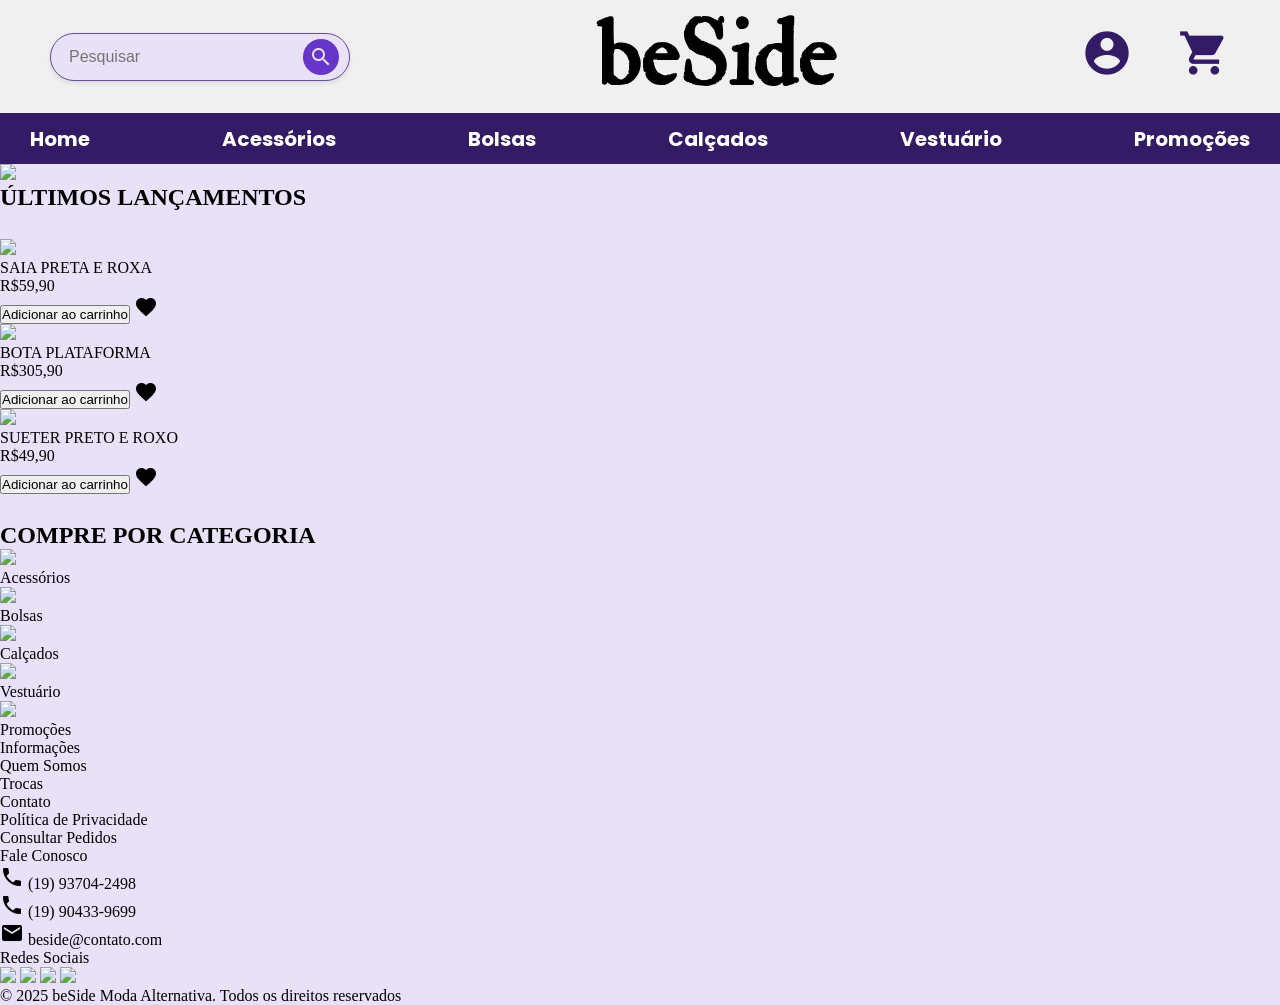
==== pages/html/index.html @ c8265bec "X" ====
<!DOCTYPE html>
<html lang="pt-br">

<head>
    <meta charset="UTF-8">
    <meta name="viewport" content="width=device-width, initial-scale=1.0">
    <title>Home</title>
    <link href="https://fonts.googleapis.com/icon?family=Material+Icons" rel="stylesheet">
    <link rel="stylesheet" href="../css/reset.css" />
    <link rel="stylesheet" href="../../components/header.css"/>
    <link rel="stylesheet" href="../../components/navbar.css"/>
    <link rel="stylesheet" href="../../components/footer.css"/>
    <link rel="stylesheet" href="../css/index.css" />
</head>

<body>
    <header>
        <section class="header-container">

            <div class="search-bar">
                <input type="text" name="text" placeholder="Pesquisar" />
                <button><span class="material-icons">search</span></button>
            </div>

            <h1>beSide</h1>

            <div class="icons">
                <a href="*">
                    <span class="material-icons">account_circle</span>
                </a>
                <a href="*">
                    <span class="material-icons">shopping_cart</span>
                </a>
                
            </div>

        </section>
    </header>

    <nav>
        <ul>
           <li><a href=''>Home</a></li>
           <li><a href=''>Acessórios</a></li>
           <li><a href=''>Bolsas</a></li> 
            <li><a href=''>Calçados</a></li>
           <li><a href=''>Vestuário</a></li> 
           <li><a href=''>Promoções</a></li> 
        </ul>
    </nav>

    <main>
        <img src="../../img/banner-sales.png" />

        <section class="lancamentos">
            <h2>ÚLTIMOS LANÇAMENTOS</h2>
            <span class="material-icons">arrow_circle_left</span>
            <div>
                <img src="https://i.pinimg.com/736x/f7/0c/25/f70c2524a9623562aeaa2b0b559a1711.jpg" />
                <p>SAIA PRETA E ROXA</p>
                <p>R$59,90</p>
                <button>Adicionar ao carrinho</button> <span class="material-icons">favorite</span>
            </div>

            <div>
                <img src="https://i.pinimg.com/736x/ab/b9/19/abb919052f3bfbeac434e883ff04e60a.jpg" />
                <p>BOTA PLATAFORMA</p>
                <p>R$305,90</p>
                <button>Adicionar ao carrinho</button> <span class="material-icons">favorite</span>
            </div>

            <div>
                <img src="https://i.pinimg.com/1200x/41/90/9a/41909a70f15a0e8d5e9aaecf18012596.jpg" />
                <p>SUETER PRETO E ROXO</p>
                <p>R$49,90</p>
                <button>Adicionar ao carrinho</button> <span class="material-icons">favorite</span>
            </div>
            <span class="material-icons">arrow_circle_right</span>
        </section>

        <section class="categorias">
            <h2>COMPRE POR CATEGORIA</h2>
            <div class="container">
                <img src="./img/Acessórios.png" />
                <p>Acessórios</p>
            </div>

            <div class="container">
                <img src="./img/Bolsas.png" />
                <p>Bolsas</p>
            </div>

            <div class="container">
                <img src="./img/Calçados.png" />
                <p>Calçados</p>
            </div>

            <div class="container">
                <img src="./img/Vestuario.png" />
                <p>Vestuário</p>
            </div>

            <div class="container">
                <img src="./img/Promoções.png" />
                <p>Promoções</p>
            </div>
        </section>
    </main>


    <footer>
        <section class="info">
            <p>Informações</p>
            <ul>
                <li>Quem Somos</li>
                <li>Trocas</li>
                <li>Contato</li>
                <li>Política de Privacidade</li>
                <li>Consultar Pedidos</li>
            </ul>
        </section>

        <section class="contato">
            <p>Fale Conosco</p>
            <ul>
                <li> <span class="material-icons">call</span> (19) 93704-2498</li>
                <li> <span class="material-icons">call</span> (19) 90433-9699</li>
                <li> <span class="material-icons">mail</span> beside@contato.com</li>
            </ul>
        </section>


        <section class="social">
            <p>Redes Sociais</p>
            <img src="./img/instagram.png" />
            <img src="./img/whatsapp.png" />
            <img src="./img/tiktok.png" />
            <img src="./img/pinterest.png" />
        </section>

        <p>© 2025 beSide Moda Alternativa. Todos os direitos reservados</p>



    </footer>



</body>

</html>
---- components/header.css ----
@import url("https://fonts.googleapis.com/css2?family=IM+Fell+Double+Pica:ital@0;1&family=Lakki+Reddy&family=Poppins:ital,wght@0,100;0,200;0,300;0,400;0,500;0,600;0,700;0,800;0,900;1,100;1,200;1,300;1,400;1,500;1,600;1,700;1,800;1,900&display=swap");

header{
    border: #341b66;
}

.header-container {
    background-color: #F0F0F0;
    text-align: center;
    display: flex;
    justify-content: space-between;
    align-items: center;
    padding-left: 50px;
    padding-right: 50px;
    gap: 15px;
    border-bottom: #341b66 1px solid;
}

.header-container h1 {
    color: 09090a;
    font-family:
        IM Fell Double Pica,
        serif;
    font-size: 90px;
    text-justify: center;
}

.search-bar {
    display: flex;
    align-items: center;
    width: 300px;
    background-color: #e8e1f7;
    border: 1px solid #674b9e;
    border-radius: 25px;
    padding: 5px 10px;
    box-shadow: 0 2px 5px rgba(0, 0, 0, 0.1);
    transition: 0.3s;
}

.search-bar:hover {
    box-shadow: 0 3px 8px rgba(0, 0, 0, 0.2);
}

.search-bar input {
    flex: 1;
    border: none;
    outline: none;
    font-size: 16px;
    padding: 8px;
    background: transparent;
}

.search-bar button {
    background-color: #6735c9;
    border: none;
    border-radius: 50%;
    color: #e8e1f7;
    width: 36px;
    height: 36px;
    cursor: pointer;
    display: flex;
    align-items: center;
    justify-content: center;
    transition: 0.3s;
}

.search-bar button:hover {
    background-color: #341b66;
}

.icons {
    display: flex;
    align-items: center;
    gap: 45px;
}

.icons a {
    text-decoration: none;
    color: #341b66;
    font-size: 28px;
    transition:
        color 0.3s,
        transform 0.2s;
}

.icons a:hover {
    color: #007bff;
    transform: scale(1.1);
}

.icons .material-icons {
    font-size: 52px;
}
---- components/navbar.css ----
@import url("https://fonts.googleapis.com/css2?family=IM+Fell+Double+Pica:ital@0;1&family=Lakki+Reddy&family=Poppins:ital,wght@0,100;0,200;0,300;0,400;0,500;0,600;0,700;0,800;0,900;1,100;1,200;1,300;1,400;1,500;1,600;1,700;1,800;1,900&display=swap");

nav {
    background-color: #341b66;
    width: 100%;
    height: 50px;
    border:;
}

nav ul {
    list-style-type: none;
    margin: 0;
    padding: 0;
    display: flex;
    justify-content: center;
    align-items: center;
    height: 100%;
    gap: 40px;
}

nav ul li {
    margin: 0 30px;
}

ul li a {
    display: block;
    color: #ffffff;
    font-family: "Poppins", sans-serif;
    font-size: 20px;
    font-weight: 700;
    font-style: normal;
    gap: 50px;
    text-align: center;
    padding: 14px 16px;
    text-decoration: none;
}

ul li a:hover {
    background-color: #705e92;
}
---- components/footer.css ----
@import url("https://fonts.googleapis.com/css2?family=IM+Fell+Double+Pica:ital@0;1&family=Lakki+Reddy&family=Poppins:ital,wght@0,100;0,200;0,300;0,400;0,500;0,600;0,700;0,800;0,900;1,100;1,200;1,300;1,400;1,500;1,600;1,700;1,800;1,900&display=swap");
---- pages/css/index.css ----
@import url("https://fonts.googleapis.com/css2?family=IM+Fell+Double+Pica:ital@0;1&family=Lakki+Reddy&family=Poppins:ital,wght@0,100;0,200;0,300;0,400;0,500;0,600;0,700;0,800;0,900;1,100;1,200;1,300;1,400;1,500;1,600;1,700;1,800;1,900&display=swap");

* {
    box-sizing: border-box;
}

body {
    margin: 0;
    padding: 0;
    background-color: #E8E1F7 ;
}
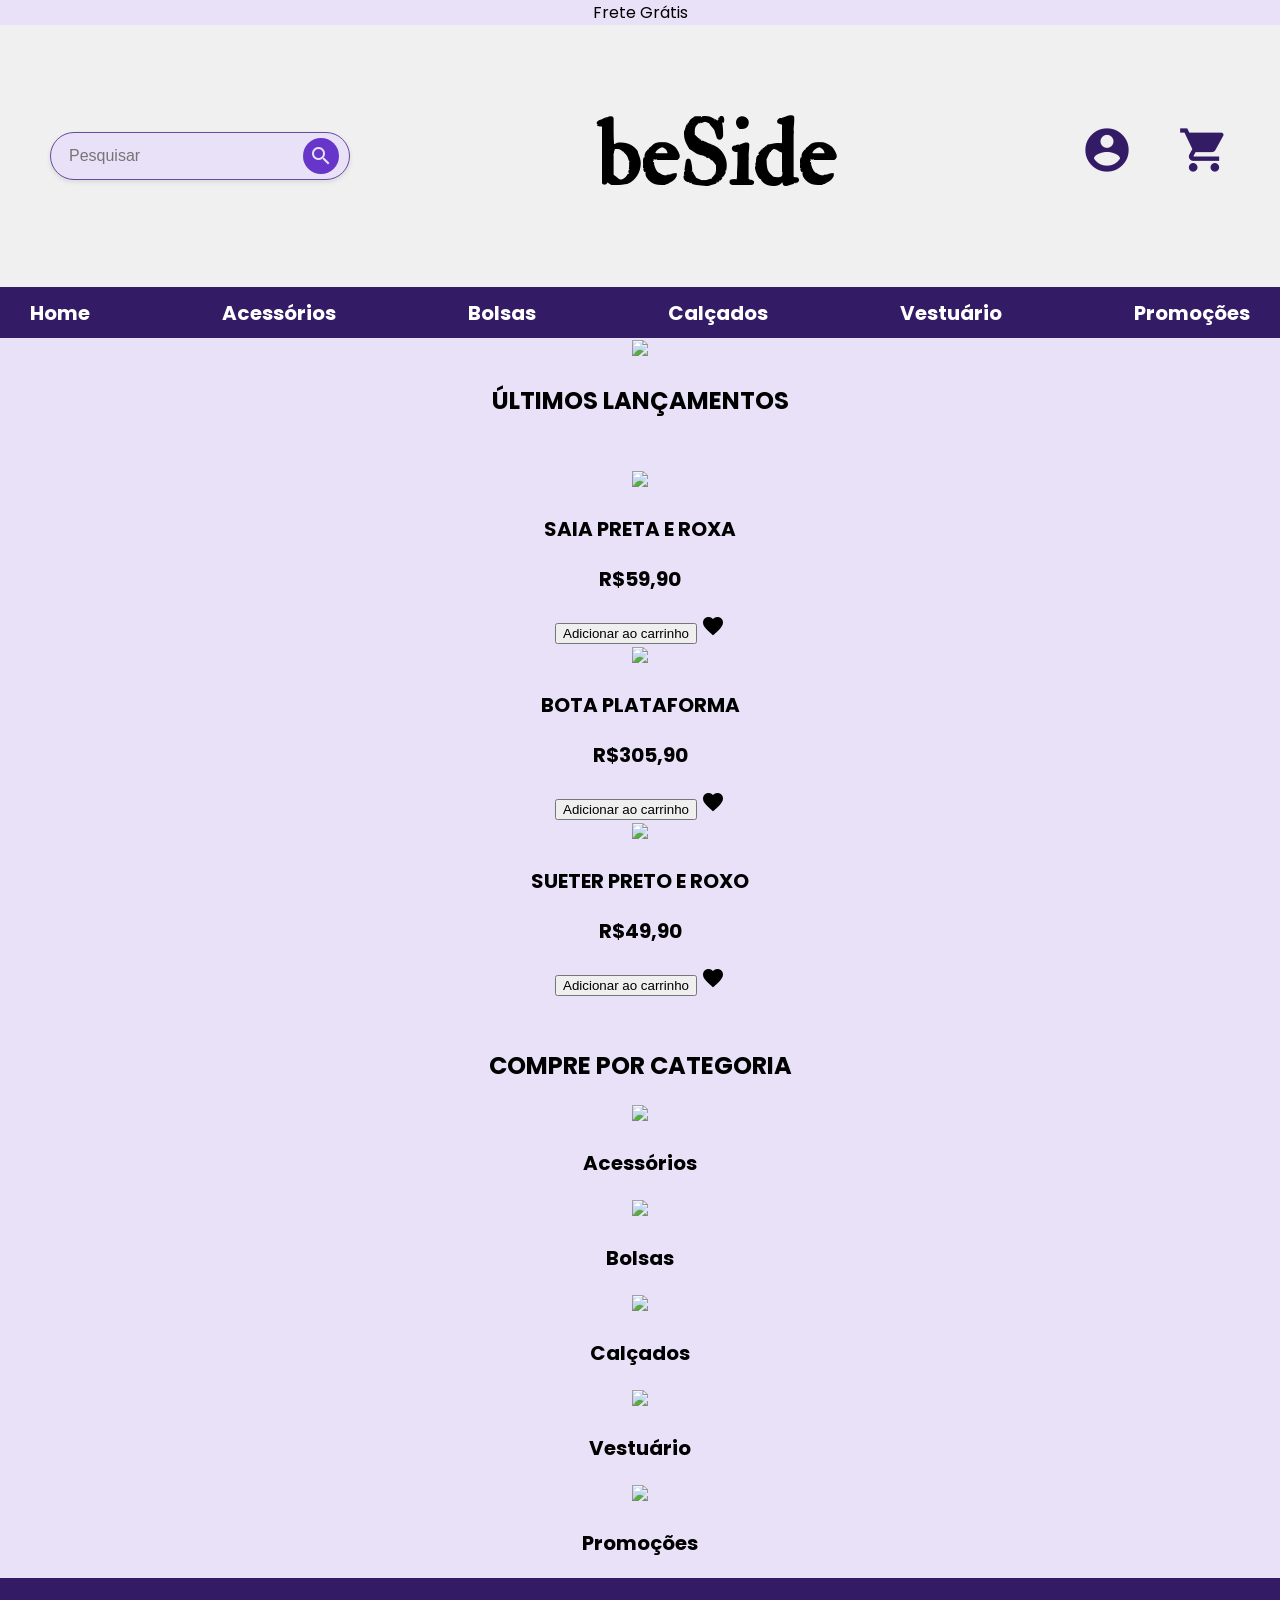
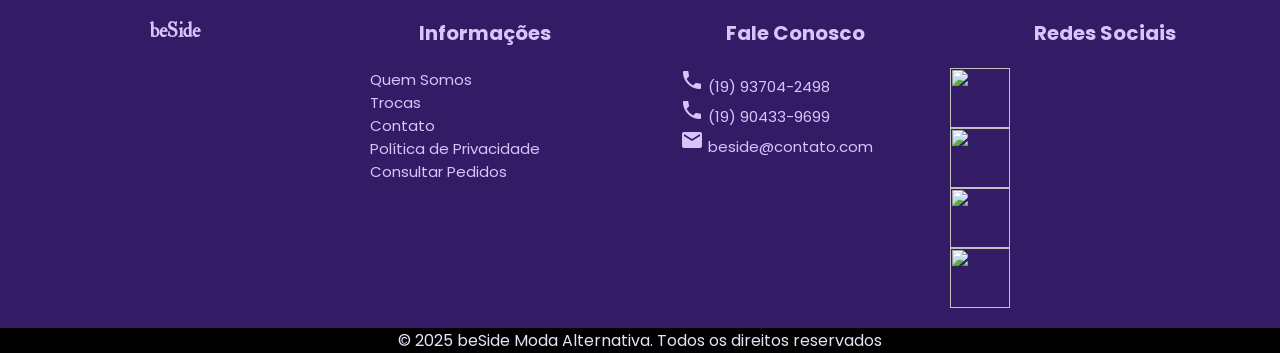
==== commit 7e62e2ee: "CSS Footer" ====
--- a/pages/html/index.html
+++ b/pages/html/index.html
@@ -1,150 +1,159 @@
 <!DOCTYPE html>
 <html lang="pt-br">
+  <head>
+    <meta charset="UTF-8" />
+    <meta name="viewport" content="width=device-width, initial-scale=1.0" />
+    <title>Home</title>
+    <link
+      href="https://fonts.googleapis.com/icon?family=Material+Icons"
+      rel="stylesheet"
+    />
+    <link rel="stylesheet" href="../css/index.css" />
+    <link rel="stylesheet" href="../../components/header.css" />
+    <link rel="stylesheet" href="../../components/navbar.css" />
+    <link rel="stylesheet" href="../../components/footer.css" />
+  </head>
 
-<head>
-    <meta charset="UTF-8">
-    <meta name="viewport" content="width=device-width, initial-scale=1.0">
-    <title>Home</title>
-    <link href="https://fonts.googleapis.com/icon?family=Material+Icons" rel="stylesheet">
-    <link rel="stylesheet" href="../css/reset.css" />
-    <link rel="stylesheet" href="../../components/header.css"/>
-    <link rel="stylesheet" href="../../components/navbar.css"/>
-    <link rel="stylesheet" href="../../components/footer.css"/>
-    <link rel="stylesheet" href="../css/index.css" />
-</head>
+  <body>
+    <div class="span-top">
+      <span>Frete Grátis</span>
+    </div>
+    <header>
+      <section class="header-container">
+        <div class="search-bar">
+          <input type="text" name="text" placeholder="Pesquisar" />
+          <button><span class="material-icons">search</span></button>
+        </div>
 
-<body>
-    <header>
-        <section class="header-container">
+        <h1>beSide</h1>
 
-            <div class="search-bar">
-                <input type="text" name="text" placeholder="Pesquisar" />
-                <button><span class="material-icons">search</span></button>
-            </div>
-
-            <h1>beSide</h1>
-
-            <div class="icons">
-                <a href="*">
-                    <span class="material-icons">account_circle</span>
-                </a>
-                <a href="*">
-                    <span class="material-icons">shopping_cart</span>
-                </a>
-                
-            </div>
-
-        </section>
+        <div class="icons">
+          <a href="*">
+            <span class="material-icons">account_circle</span>
+          </a>
+          <a href="*">
+            <span class="material-icons">shopping_cart</span>
+          </a>
+        </div>
+      </section>
     </header>
 
     <nav>
-        <ul>
-           <li><a href=''>Home</a></li>
-           <li><a href=''>Acessórios</a></li>
-           <li><a href=''>Bolsas</a></li> 
-            <li><a href=''>Calçados</a></li>
-           <li><a href=''>Vestuário</a></li> 
-           <li><a href=''>Promoções</a></li> 
-        </ul>
+      <ul>
+        <li><a href="">Home</a></li>
+        <li><a href="">Acessórios</a></li>
+        <li><a href="">Bolsas</a></li>
+        <li><a href="">Calçados</a></li>
+        <li><a href="">Vestuário</a></li>
+        <li><a href="">Promoções</a></li>
+      </ul>
     </nav>
 
     <main>
-        <img src="../../img/banner-sales.png" />
+      <img src="../../img/banner-sales.png" />
 
-        <section class="lancamentos">
-            <h2>ÚLTIMOS LANÇAMENTOS</h2>
-            <span class="material-icons">arrow_circle_left</span>
-            <div>
-                <img src="https://i.pinimg.com/736x/f7/0c/25/f70c2524a9623562aeaa2b0b559a1711.jpg" />
-                <p>SAIA PRETA E ROXA</p>
-                <p>R$59,90</p>
-                <button>Adicionar ao carrinho</button> <span class="material-icons">favorite</span>
-            </div>
+      <section class="lancamentos">
+        <h2>ÚLTIMOS LANÇAMENTOS</h2>
+        <span class="material-icons">arrow_circle_left</span>
+        <div>
+          <img
+            src="https://i.pinimg.com/736x/f7/0c/25/f70c2524a9623562aeaa2b0b559a1711.jpg"
+          />
+          <p>SAIA PRETA E ROXA</p>
+          <p>R$59,90</p>
+          <button>Adicionar ao carrinho</button>
+          <span class="material-icons">favorite</span>
+        </div>
 
-            <div>
-                <img src="https://i.pinimg.com/736x/ab/b9/19/abb919052f3bfbeac434e883ff04e60a.jpg" />
-                <p>BOTA PLATAFORMA</p>
-                <p>R$305,90</p>
-                <button>Adicionar ao carrinho</button> <span class="material-icons">favorite</span>
-            </div>
+        <div>
+          <img
+            src="https://i.pinimg.com/736x/ab/b9/19/abb919052f3bfbeac434e883ff04e60a.jpg"
+          />
+          <p>BOTA PLATAFORMA</p>
+          <p>R$305,90</p>
+          <button>Adicionar ao carrinho</button>
+          <span class="material-icons">favorite</span>
+        </div>
 
-            <div>
-                <img src="https://i.pinimg.com/1200x/41/90/9a/41909a70f15a0e8d5e9aaecf18012596.jpg" />
-                <p>SUETER PRETO E ROXO</p>
-                <p>R$49,90</p>
-                <button>Adicionar ao carrinho</button> <span class="material-icons">favorite</span>
-            </div>
-            <span class="material-icons">arrow_circle_right</span>
-        </section>
+        <div>
+          <img
+            src="https://i.pinimg.com/1200x/41/90/9a/41909a70f15a0e8d5e9aaecf18012596.jpg"
+          />
+          <p>SUETER PRETO E ROXO</p>
+          <p>R$49,90</p>
+          <button>Adicionar ao carrinho</button>
+          <span class="material-icons">favorite</span>
+        </div>
+        <span class="material-icons">arrow_circle_right</span>
+      </section>
 
-        <section class="categorias">
-            <h2>COMPRE POR CATEGORIA</h2>
-            <div class="container">
-                <img src="./img/Acessórios.png" />
-                <p>Acessórios</p>
-            </div>
+      <section class="categorias">
+        <h2>COMPRE POR CATEGORIA</h2>
+        <div class="container">
+          <img src="../../img/Acessórios.png" />
+          <p>Acessórios</p>
+        </div>
 
-            <div class="container">
-                <img src="./img/Bolsas.png" />
-                <p>Bolsas</p>
-            </div>
+        <div class="container">
+          <img src="../../img/Bolsas.png" />
+          <p>Bolsas</p>
+        </div>
 
-            <div class="container">
-                <img src="./img/Calçados.png" />
-                <p>Calçados</p>
-            </div>
+        <div class="container">
+          <img src="../../img/Calçados.png" />
+          <p>Calçados</p>
+        </div>
 
-            <div class="container">
-                <img src="./img/Vestuario.png" />
-                <p>Vestuário</p>
-            </div>
+        <div class="container">
+          <img src="../../img/Vestuario.png" />
+          <p>Vestuário</p>
+        </div>
 
-            <div class="container">
-                <img src="./img/Promoções.png" />
-                <p>Promoções</p>
-            </div>
-        </section>
+        <div class="container">
+          <img src="../../img/Promoções.png" />
+          <p>Promoções</p>
+        </div>
+      </section>
     </main>
 
+    <footer>
+      <span class="logo-footer">
+        <p>beSide</p>
+      </span>
 
-    <footer>
-        <section class="info">
-            <p>Informações</p>
-            <ul>
-                <li>Quem Somos</li>
-                <li>Trocas</li>
-                <li>Contato</li>
-                <li>Política de Privacidade</li>
-                <li>Consultar Pedidos</li>
-            </ul>
-        </section>
+      <section class="info">
+        <p>Informações</p>
+        <ul>
+          <li>Quem Somos</li>
+          <li>Trocas</li>
+          <li>Contato</li>
+          <li>Política de Privacidade</li>
+          <li>Consultar Pedidos</li>
+        </ul>
+      </section>
 
-        <section class="contato">
-            <p>Fale Conosco</p>
-            <ul>
-                <li> <span class="material-icons">call</span> (19) 93704-2498</li>
-                <li> <span class="material-icons">call</span> (19) 90433-9699</li>
-                <li> <span class="material-icons">mail</span> beside@contato.com</li>
-            </ul>
-        </section>
+      <section class="contato">
+        <p>Fale Conosco</p>
+        <ul>
+          <li><span class="material-icons">call</span> (19) 93704-2498</li>
+          <li><span class="material-icons">call</span> (19) 90433-9699</li>
+          <li><span class="material-icons">mail</span> beside@contato.com</li>
+        </ul>
+      </section>
 
-
-        <section class="social">
-            <p>Redes Sociais</p>
-            <img src="./img/instagram.png" />
-            <img src="./img/whatsapp.png" />
-            <img src="./img/tiktok.png" />
-            <img src="./img/pinterest.png" />
-        </section>
-
-        <p>© 2025 beSide Moda Alternativa. Todos os direitos reservados</p>
-
-
-
+      <section class="social">
+        <p>Redes Sociais</p>
+        <img src="../../img/instagram.png" />
+        <img src="../../img/whatsapp.png" />
+        <img src="../../img/tiktok.png" />
+        <img src="../../img/pinterest.png" />
+      </section>
     </footer>
 
-
-
-</body>
-
-</html>+    <div class="span-bottom">
+      <span>
+        © 2025 beSide Moda Alternativa. Todos os direitos reservados
+      </span>
+    </div>
+  </body>
+</html>
--- a/pages/css/index.css
+++ b/pages/css/index.css
@@ -1,15 +1,33 @@
 @import url("https://fonts.googleapis.com/css2?family=IM+Fell+Double+Pica:ital@0;1&family=Lakki+Reddy&family=Poppins:ital,wght@0,100;0,200;0,300;0,400;0,500;0,600;0,700;0,800;0,900;1,100;1,200;1,300;1,400;1,500;1,600;1,700;1,800;1,900&display=swap");
 
+/* Títulos: font-family: "IM Fell DW Pica", serif; */
+/* Textos: font-family: "Poppins", sans-serif; */
+/* Títulos Especificos: font-family: "Lakki Reddy", serif; */
+
 * {
-    box-sizing: border-box;
+  box-sizing: border-box;
 }
 
 body {
-    margin: 0;
-    padding: 0;
-    background-color: #E8E1F7 ;
+  margin: 0;
+  padding: 0;
+  background-color: #e8e1f7;
+  font-family: "Poppins", sans-serif; 
+  text-align: center;
 }
 
+.span-top {
+  width: auto;
+  height: 25px;
+  background-color: #e8e1f7;
+}
 
-
-
+.span-bottom {
+  width: 100%;
+  height: 25px;
+  display: block;
+  background-color: black;
+  color:#e8e1f7;
+  font-family: "Poppins", sans-serif; 
+  text-align: center;
+}
--- a/components/footer.css
+++ b/components/footer.css
@@ -1 +1,59 @@
-@import url("https://fonts.googleapis.com/css2?family=IM+Fell+Double+Pica:ital@0;1&family=Lakki+Reddy&family=Poppins:ital,wght@0,100;0,200;0,300;0,400;0,500;0,600;0,700;0,800;0,900;1,100;1,200;1,300;1,400;1,500;1,600;1,700;1,800;1,900&display=swap");+@import url("https://fonts.googleapis.com/css2?family=IM+Fell+Double+Pica:ital@0;1&family=Lakki+Reddy&family=Poppins:ital,wght@0,100;0,200;0,300;0,400;0,500;0,600;0,700;0,800;0,900;1,100;1,200;1,300;1,400;1,500;1,600;1,700;1,800;1,900&display=swap");
+
+/* Títulos: font-family: "IM Fell DW Pica", serif; */
+/* Textos: font-family: "Poppins", sans-serif; */
+/* Títulos Especificos: font-family: "Lakki Reddy", serif; */
+
+footer {
+  width: 100%;
+  /* height: 60px; */
+  padding: 20px;
+  display: flex;
+  flex-direction: row;
+  flex-wrap: wrap;
+  background-color: #341b66;
+  font-family: "Poppins", sans-serif;
+  color: #d7c5fa;
+}
+
+p {
+  font-weight: bold;
+  font-size: 20px;
+}
+
+ul {
+  list-style-type: none;
+}
+
+ul li {
+  text-align: justify;
+  font-size: 15px;
+}
+
+.logo-footer {
+  width: 25%;
+  font-size: 100px;
+  font-family: IM Fell Double Pica, serif;
+  justify-content: center;
+}
+
+.info {
+  width: 25%;
+}
+
+.contato {
+  width: 25%;
+}
+
+.social {
+  width: 25%;
+}
+
+.social img{
+    width: 60px;
+    height: 60px;
+    display: grid;
+    grid-template-columns: 2fr 2fr;
+    grid-template-rows: 2fr 2fr;
+    
+}
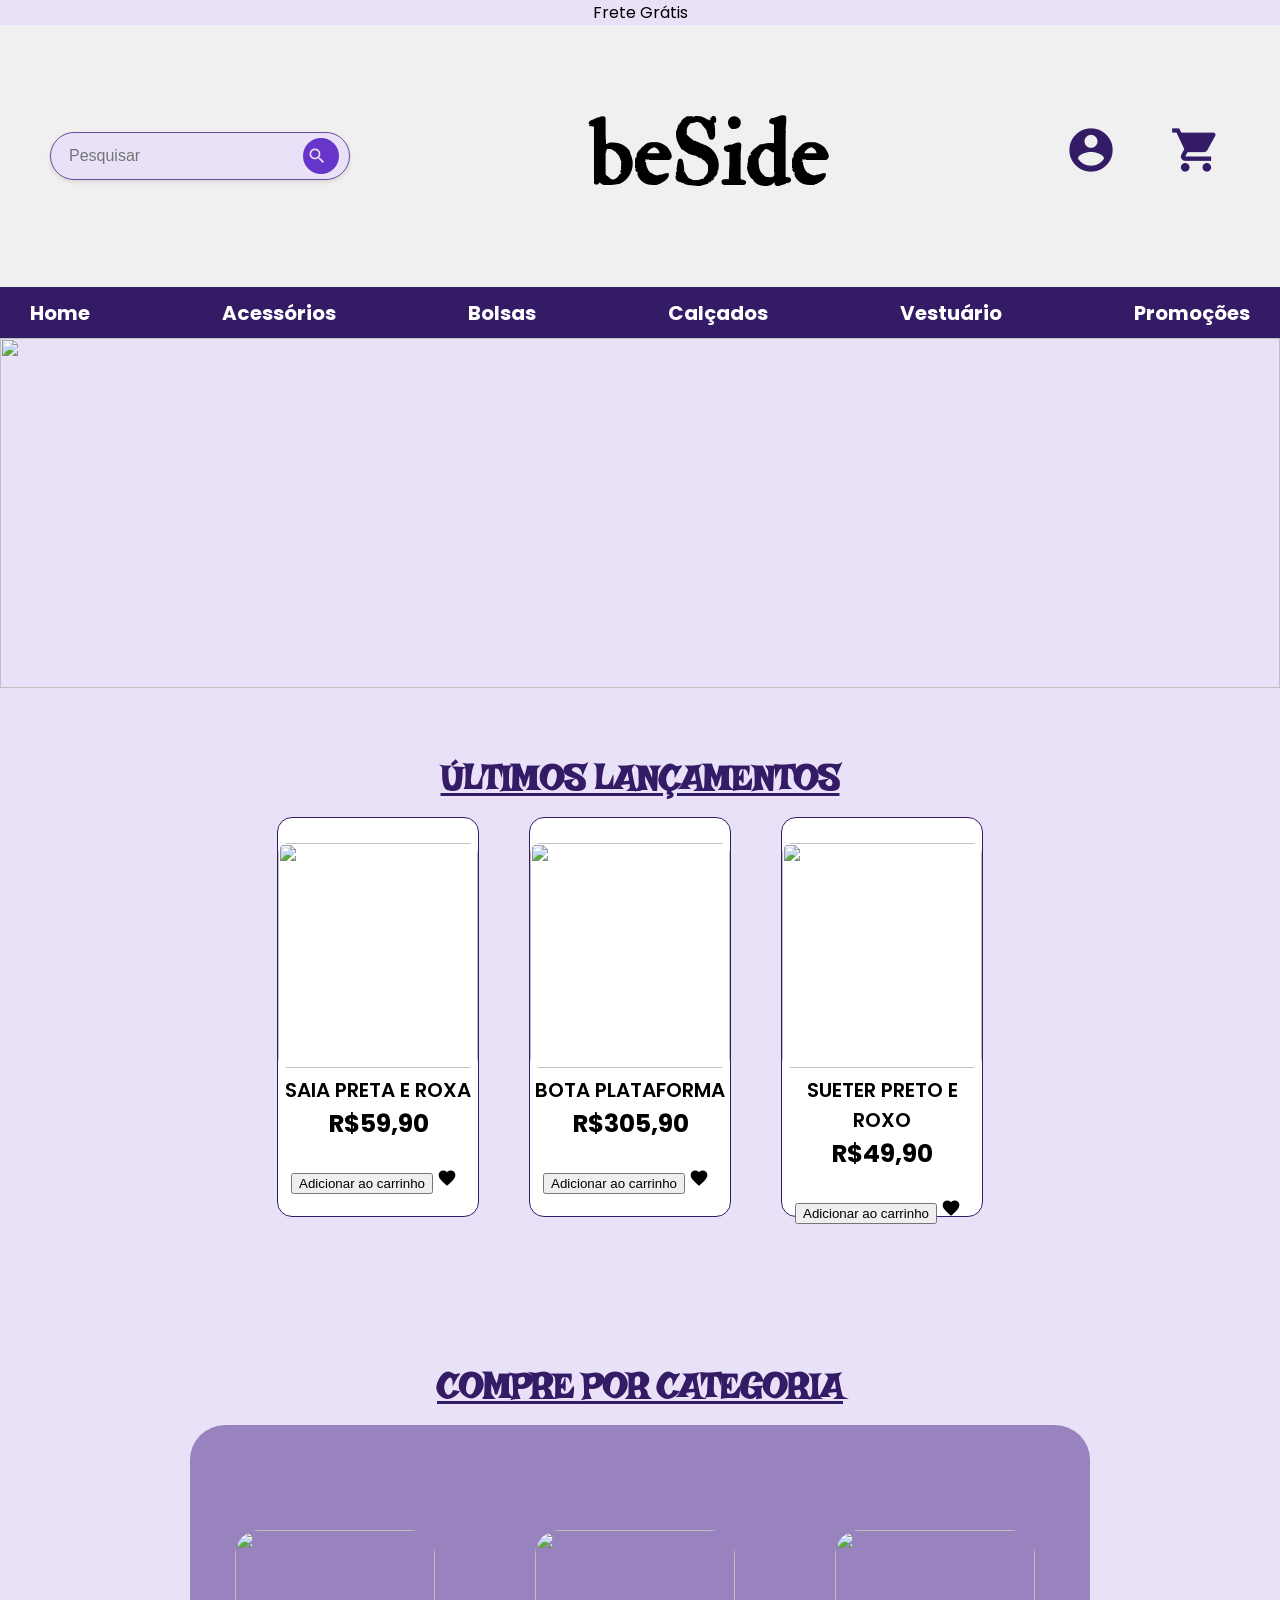
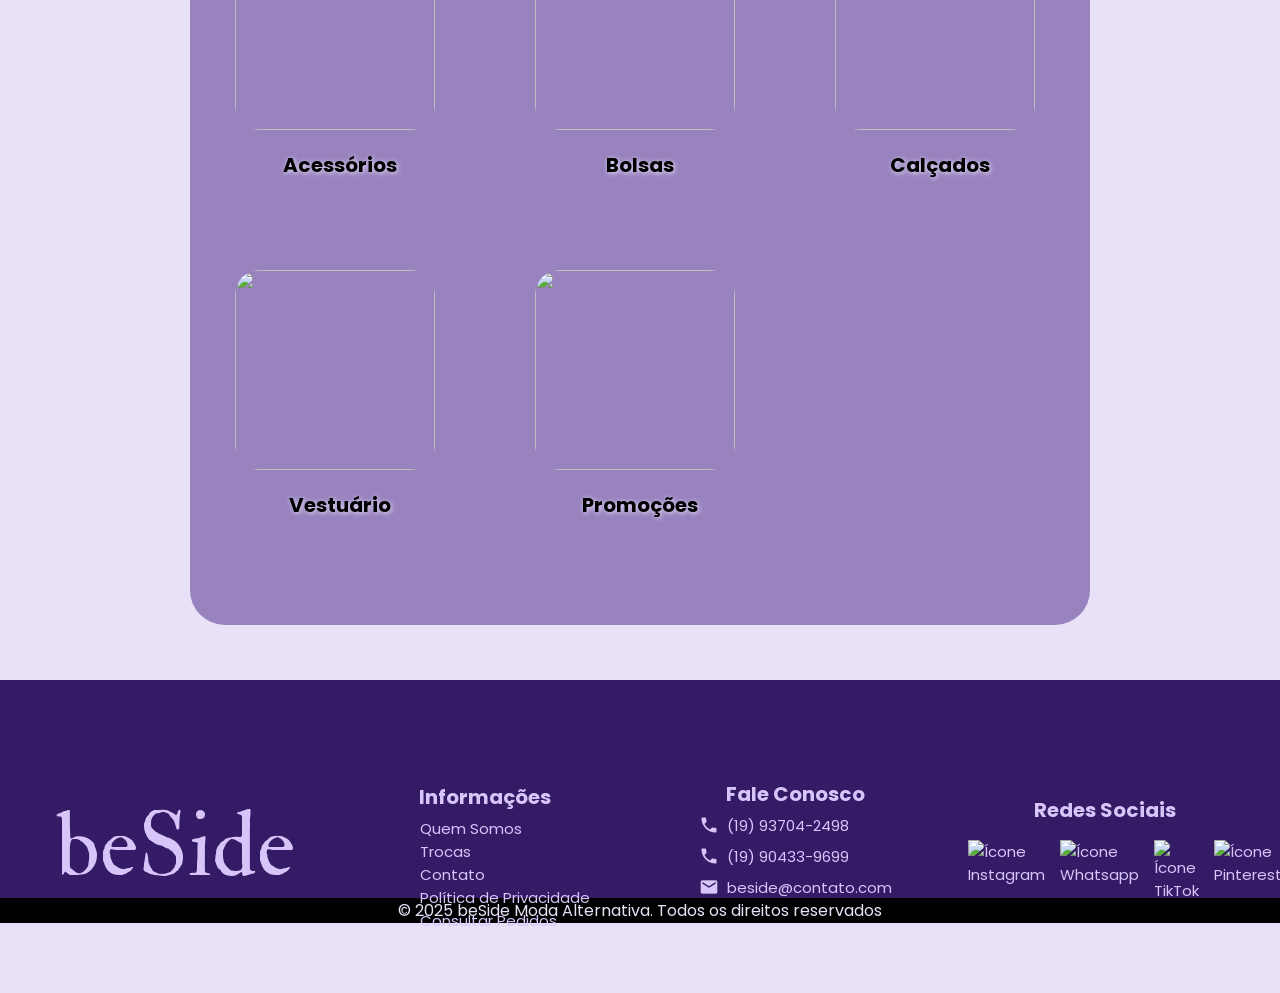
==== commit 564a812e: "Update index.html" ====
--- a/pages/html/index.html
+++ b/pages/html/index.html
@@ -1,159 +1,153 @@
 <!DOCTYPE html>
 <html lang="pt-br">
-  <head>
-    <meta charset="UTF-8" />
-    <meta name="viewport" content="width=device-width, initial-scale=1.0" />
-    <title>Home</title>
-    <link
-      href="https://fonts.googleapis.com/icon?family=Material+Icons"
-      rel="stylesheet"
-    />
-    <link rel="stylesheet" href="../css/index.css" />
-    <link rel="stylesheet" href="../../components/header.css" />
-    <link rel="stylesheet" href="../../components/navbar.css" />
-    <link rel="stylesheet" href="../../components/footer.css" />
-  </head>
 
-  <body>
-    <div class="span-top">
-      <span>Frete Grátis</span>
-    </div>
-    <header>
-      <section class="header-container">
-        <div class="search-bar">
-          <input type="text" name="text" placeholder="Pesquisar" />
-          <button><span class="material-icons">search</span></button>
-        </div>
+<head>
+  <meta charset="UTF-8" />
+  <meta name="viewport" content="width=device-width, initial-scale=1.0" />
+  <title>Home</title>
+  <link href="https://fonts.googleapis.com/icon?family=Material+Icons" rel="stylesheet" />
+  <link rel="stylesheet" href="../css/index.css" />
+  <link rel="stylesheet" href="../../components/header.css" />
+  <link rel="stylesheet" href="../../components/navbar.css" />
+  <link rel="stylesheet" href="../../components/footer.css" />
+</head>
 
-        <h1>beSide</h1>
+<body>
+  <div class="span-top">
+    <span>Frete Grátis</span>
+  </div>
+  <header>
+    <section class="header-container">
+      <div class="search-bar">
+        <input type="text" name="text" placeholder="Pesquisar" />
+        <button><span class="material-icons">search</span></button>
+      </div>
 
-        <div class="icons">
-          <a href="*">
-            <span class="material-icons">account_circle</span>
-          </a>
-          <a href="*">
-            <span class="material-icons">shopping_cart</span>
-          </a>
-        </div>
-      </section>
-    </header>
+      <h1>beSide</h1>
 
-    <nav>
+      <div class="icons">
+        <a href="*">
+          <span class="material-icons">account_circle</span>
+        </a>
+        <a href="*">
+          <span class="material-icons">shopping_cart</span>
+        </a>
+      </div>
+    </section>
+  </header>
+
+  <nav>
+    <ul>
+      <li><a href="">Home</a></li>
+      <li><a href="">Acessórios</a></li>
+      <li><a href="">Bolsas</a></li>
+      <li><a href="">Calçados</a></li>
+      <li><a href="">Vestuário</a></li>
+      <li><a href="">Promoções</a></li>
+    </ul>
+  </nav>
+  <img class="banner-sales" src="../../img/banner-sales.png" />
+
+  <main>
+    <h2 class="titulo-lancamentos">ÚLTIMOS LANÇAMENTOS</h2>
+    <section class="lancamentos">
+      <span class="material-icons">arrow_circle_left</span>
+      
+      <div class="card-anuncio">
+        <img src="https://i.pinimg.com/736x/f7/0c/25/f70c2524a9623562aeaa2b0b559a1711.jpg" />
+        <p class="nome-produto">SAIA PRETA E ROXA</p>
+        <p class="preco">R$59,90</p>
+        <button>Adicionar ao carrinho</button>
+        <span class="material-icons">favorite</span>
+      </div>
+
+      <div class="card-anuncio">
+        <img src="https://i.pinimg.com/736x/ab/b9/19/abb919052f3bfbeac434e883ff04e60a.jpg" />
+        <p class="nome-produto">BOTA PLATAFORMA</p>
+        <p class="preco">R$305,90</p>
+        <button>Adicionar ao carrinho</button>
+        <span class="material-icons">favorite</span>
+      </div>
+
+      <div class="card-anuncio">
+        <img src="https://i.pinimg.com/1200x/41/90/9a/41909a70f15a0e8d5e9aaecf18012596.jpg" />
+        <p class="nome-produto">SUETER PRETO E ROXO</p>
+        <p class="preco">R$49,90</p>
+        <button>Adicionar ao carrinho</button>
+        <span class="material-icons">favorite</span>
+      </div>
+      <span class="material-icons">arrow_circle_right</span>
+    </section>
+
+    <h2 class="titulo-categoria">COMPRE POR CATEGORIA</h2>
+    <section class="categorias">
+      <div class="container">
+        <img src="../../img/Acessórios.png" />
+        <p>Acessórios</p>
+      </div>
+
+      <div class="container">
+        <img src="../../img/Bolsas.png" />
+        <p>Bolsas</p>
+      </div>
+
+      <div class="container">
+        <img src="../../img/Calçados.png" />
+        <p>Calçados</p>
+      </div>
+
+      <div class="container">
+        <img src="../../img/Vestuario.png" />
+        <p>Vestuário</p>
+      </div>
+
+      <div class="container">
+        <img src="../../img/Promoções.png" />
+        <p>Promoções</p>
+      </div>
+    </section>
+  </main>
+
+  <footer>
+    <span class="logo-footer">
+      <p>beSide</p>
+    </span>
+
+    <section class="info">
+      <p>Informações</p>
       <ul>
-        <li><a href="">Home</a></li>
-        <li><a href="">Acessórios</a></li>
-        <li><a href="">Bolsas</a></li>
-        <li><a href="">Calçados</a></li>
-        <li><a href="">Vestuário</a></li>
-        <li><a href="">Promoções</a></li>
+        <li>Quem Somos</li>
+        <li>Trocas</li>
+        <li>Contato</li>
+        <li>Política de Privacidade</li>
+        <li>Consultar Pedidos</li>
       </ul>
-    </nav>
+    </section>
 
-    <main>
-      <img src="../../img/banner-sales.png" />
+    <section class="contato">
+      <p>Fale Conosco</p>
+      <ul>
+        <li><span class="material-icons">call</span> (19) 93704-2498</li>
+        <li><span class="material-icons">call</span> (19) 90433-9699</li>
+        <li><span class="material-icons">mail</span> beside@contato.com</li>
+      </ul>
+    </section>
 
-      <section class="lancamentos">
-        <h2>ÚLTIMOS LANÇAMENTOS</h2>
-        <span class="material-icons">arrow_circle_left</span>
-        <div>
-          <img
-            src="https://i.pinimg.com/736x/f7/0c/25/f70c2524a9623562aeaa2b0b559a1711.jpg"
-          />
-          <p>SAIA PRETA E ROXA</p>
-          <p>R$59,90</p>
-          <button>Adicionar ao carrinho</button>
-          <span class="material-icons">favorite</span>
-        </div>
+    <section class="social">
+      <p>Redes Sociais</p>
+      <ul class="social-list">
+        <li><img src="../../img/instagram.png" alt="Ícone Instagram" /></li>
+        <li><img src="../../img/whatsapp.png" alt="Ícone Whatsapp" /></li>
+        <li><img src="../../img/tiktok.png" alt="Ícone TikTok" /></li>
+        <li><img src="../../img/pinterest.png" alt="Ícone Pinterest" /></li>
+      </ul>
+    </section>
+  </footer>
+  <div class="span-bottom">
+    <span>
+      © 2025 beSide Moda Alternativa. Todos os direitos reservados
+    </span>
+  </div>
+</body>
 
-        <div>
-          <img
-            src="https://i.pinimg.com/736x/ab/b9/19/abb919052f3bfbeac434e883ff04e60a.jpg"
-          />
-          <p>BOTA PLATAFORMA</p>
-          <p>R$305,90</p>
-          <button>Adicionar ao carrinho</button>
-          <span class="material-icons">favorite</span>
-        </div>
-
-        <div>
-          <img
-            src="https://i.pinimg.com/1200x/41/90/9a/41909a70f15a0e8d5e9aaecf18012596.jpg"
-          />
-          <p>SUETER PRETO E ROXO</p>
-          <p>R$49,90</p>
-          <button>Adicionar ao carrinho</button>
-          <span class="material-icons">favorite</span>
-        </div>
-        <span class="material-icons">arrow_circle_right</span>
-      </section>
-
-      <section class="categorias">
-        <h2>COMPRE POR CATEGORIA</h2>
-        <div class="container">
-          <img src="../../img/Acessórios.png" />
-          <p>Acessórios</p>
-        </div>
-
-        <div class="container">
-          <img src="../../img/Bolsas.png" />
-          <p>Bolsas</p>
-        </div>
-
-        <div class="container">
-          <img src="../../img/Calçados.png" />
-          <p>Calçados</p>
-        </div>
-
-        <div class="container">
-          <img src="../../img/Vestuario.png" />
-          <p>Vestuário</p>
-        </div>
-
-        <div class="container">
-          <img src="../../img/Promoções.png" />
-          <p>Promoções</p>
-        </div>
-      </section>
-    </main>
-
-    <footer>
-      <span class="logo-footer">
-        <p>beSide</p>
-      </span>
-
-      <section class="info">
-        <p>Informações</p>
-        <ul>
-          <li>Quem Somos</li>
-          <li>Trocas</li>
-          <li>Contato</li>
-          <li>Política de Privacidade</li>
-          <li>Consultar Pedidos</li>
-        </ul>
-      </section>
-
-      <section class="contato">
-        <p>Fale Conosco</p>
-        <ul>
-          <li><span class="material-icons">call</span> (19) 93704-2498</li>
-          <li><span class="material-icons">call</span> (19) 90433-9699</li>
-          <li><span class="material-icons">mail</span> beside@contato.com</li>
-        </ul>
-      </section>
-
-      <section class="social">
-        <p>Redes Sociais</p>
-        <img src="../../img/instagram.png" />
-        <img src="../../img/whatsapp.png" />
-        <img src="../../img/tiktok.png" />
-        <img src="../../img/pinterest.png" />
-      </section>
-    </footer>
-
-    <div class="span-bottom">
-      <span>
-        © 2025 beSide Moda Alternativa. Todos os direitos reservados
-      </span>
-    </div>
-  </body>
 </html>
--- a/pages/css/index.css
+++ b/pages/css/index.css
@@ -12,7 +12,7 @@
   margin: 0;
   padding: 0;
   background-color: #e8e1f7;
-  font-family: "Poppins", sans-serif; 
+  font-family: "Poppins", sans-serif;
   text-align: center;
 }
 
@@ -25,9 +25,116 @@
 .span-bottom {
   width: 100%;
   height: 25px;
+  background-color: black;
+  color: #e8e1f7;
+  font-family: "Poppins", sans-serif;
+  text-align: center;
+}
+
+.banner-sales {
+  width: 100%;
+  height: 350px;
+}
+
+h2 {
+  font-family: "Lakki Reddy", serif;
+  font-size: 35px;
+  color: #341B66;
+  text-decoration: underline;
+}
+
+main {
+  margin: 25px;
+  padding: 10px;
+}
+
+/*================================ LANÇAMENTOS ================================*/
+
+.titulo-lancamentos {
+  margin-bottom: 0;
+}
+
+.lancamentos {
+  display: flex;
+  flex-direction: row;
+  align-items: center;
+  justify-content: center;
+  gap: 50px;
+  width: 100%;
+  margin-bottom: 150px;
+}
+
+.card-anuncio {
+  width: 350px;
+  height: 400px;
+  border: #341B66 1px solid;
+  background-color: #FFFFFF;
+  border-radius: 15px;
+}
+
+.card-anuncio img {
+  width: 200px;
+  height: 225px;
+  margin-top: 25px;
+  border-radius: 10px;
+}
+
+.card-anuncio p {
+  font-family: "Poppins", sans-serif;
+}
+
+.nome-produto {
+  margin-top: 0;
+  margin-bottom: 0;
+  font-weight: 600;
+  font-size: 20px;
+  text-align: center;
+}
+
+.preco {
+  margin-top: 0;
+  font-weight: bold;
+  font-size: 25px;
+  text-align: center;
+}
+
+
+/*================================ CATEGORIAS ================================*/
+
+.titulo-categoria {
+  margin-bottom: 0;
+}
+
+.categorias {
+  width: 900px;
+  height: 800px;
+  background-color: #9883BF;
+  margin: auto;
+  display: grid;
+  grid-template-columns: repeat(3, 250px);
+  gap: 50px;
+  justify-content: center;
+  align-content: center;
+  border-radius: 35px;
+  margin-bottom: 20px;
+}
+
+.categorias img {
+  width: 200px;
+  height: 200px;
+  border-radius: 25px;
   display: block;
-  background-color: black;
-  color:#e8e1f7;
-  font-family: "Poppins", sans-serif; 
-  text-align: center;
-}+  margin: 20px
+}
+
+.categorias img:hover {
+  transform: scale(1.1);
+}
+
+.categorias p {
+  font-family: "Poppins", sans-serif;
+  font-size: 20px;
+  font-weight: bold;
+  margin-top: 0;
+  text-shadow: 1px 1px 5px #e8e1f7;
+}
--- a/components/footer.css
+++ b/components/footer.css
@@ -6,7 +6,7 @@
 
 footer {
   width: 100%;
-  /* height: 60px; */
+  height: 17vw;
   padding: 20px;
   display: flex;
   flex-direction: row;
@@ -14,11 +14,8 @@
   background-color: #341b66;
   font-family: "Poppins", sans-serif;
   color: #d7c5fa;
-}
-
-p {
-  font-weight: bold;
-  font-size: 20px;
+  justify-content: center;
+  align-items: center;
 }
 
 ul {
@@ -32,28 +29,87 @@
 
 .logo-footer {
   width: 25%;
-  font-size: 100px;
   font-family: IM Fell Double Pica, serif;
+  font-size: 90px;
   justify-content: center;
 }
 
 .info {
   width: 25%;
+  display: flex;
+  flex-direction: column;
+  align-items: center;
+  text-align: center;
+}
+
+.info p {
+  margin-bottom: 5px;
+  font-weight: bold;
+  font-size: 20px;
+  font-family: "Poppins", sans-serif;
+}
+
+.info ul {
+  margin: 0;
 }
 
 .contato {
   width: 25%;
+  display: flex;
+  flex-direction: column;
+  align-items: center;
+  margin-bottom: 12px;
+}
+
+.contato p {
+  margin-bottom: 5px;
+  font-weight: bold;
+  font-size: 20px;
+  font-family: "Poppins", sans-serif;
+}
+
+.contato ul {
+  list-style-type: none;
+  margin-top: 0;
+  padding: 0;
+}
+
+
+.contato ul li {
+  display: flex;
+  align-items: center;
+  margin-bottom: 8px;
+}
+
+.material-icons{
+  margin-right: 8px;
+  font-size: 20px;
 }
 
 .social {
   width: 25%;
+  display: flex;
+  align-items: center;
+  flex-direction: column;
 }
 
-.social img{
-    width: 60px;
-    height: 60px;
-    display: grid;
-    grid-template-columns: 2fr 2fr;
-    grid-template-rows: 2fr 2fr;
-    
+.social p {
+  margin-bottom: 5px;
+  font-weight: bold;
+  font-size: 20px;
+  font-family: "Poppins", sans-serif;
 }
+
+.social-list {
+  list-style-type: none;
+  margin-top: 10px;
+  display: flex;
+  flex-direction: row;
+  justify-content: center;
+  gap: 15px;
+}
+
+.social-list img {
+  width: 50px;
+  height: 50px;
+}
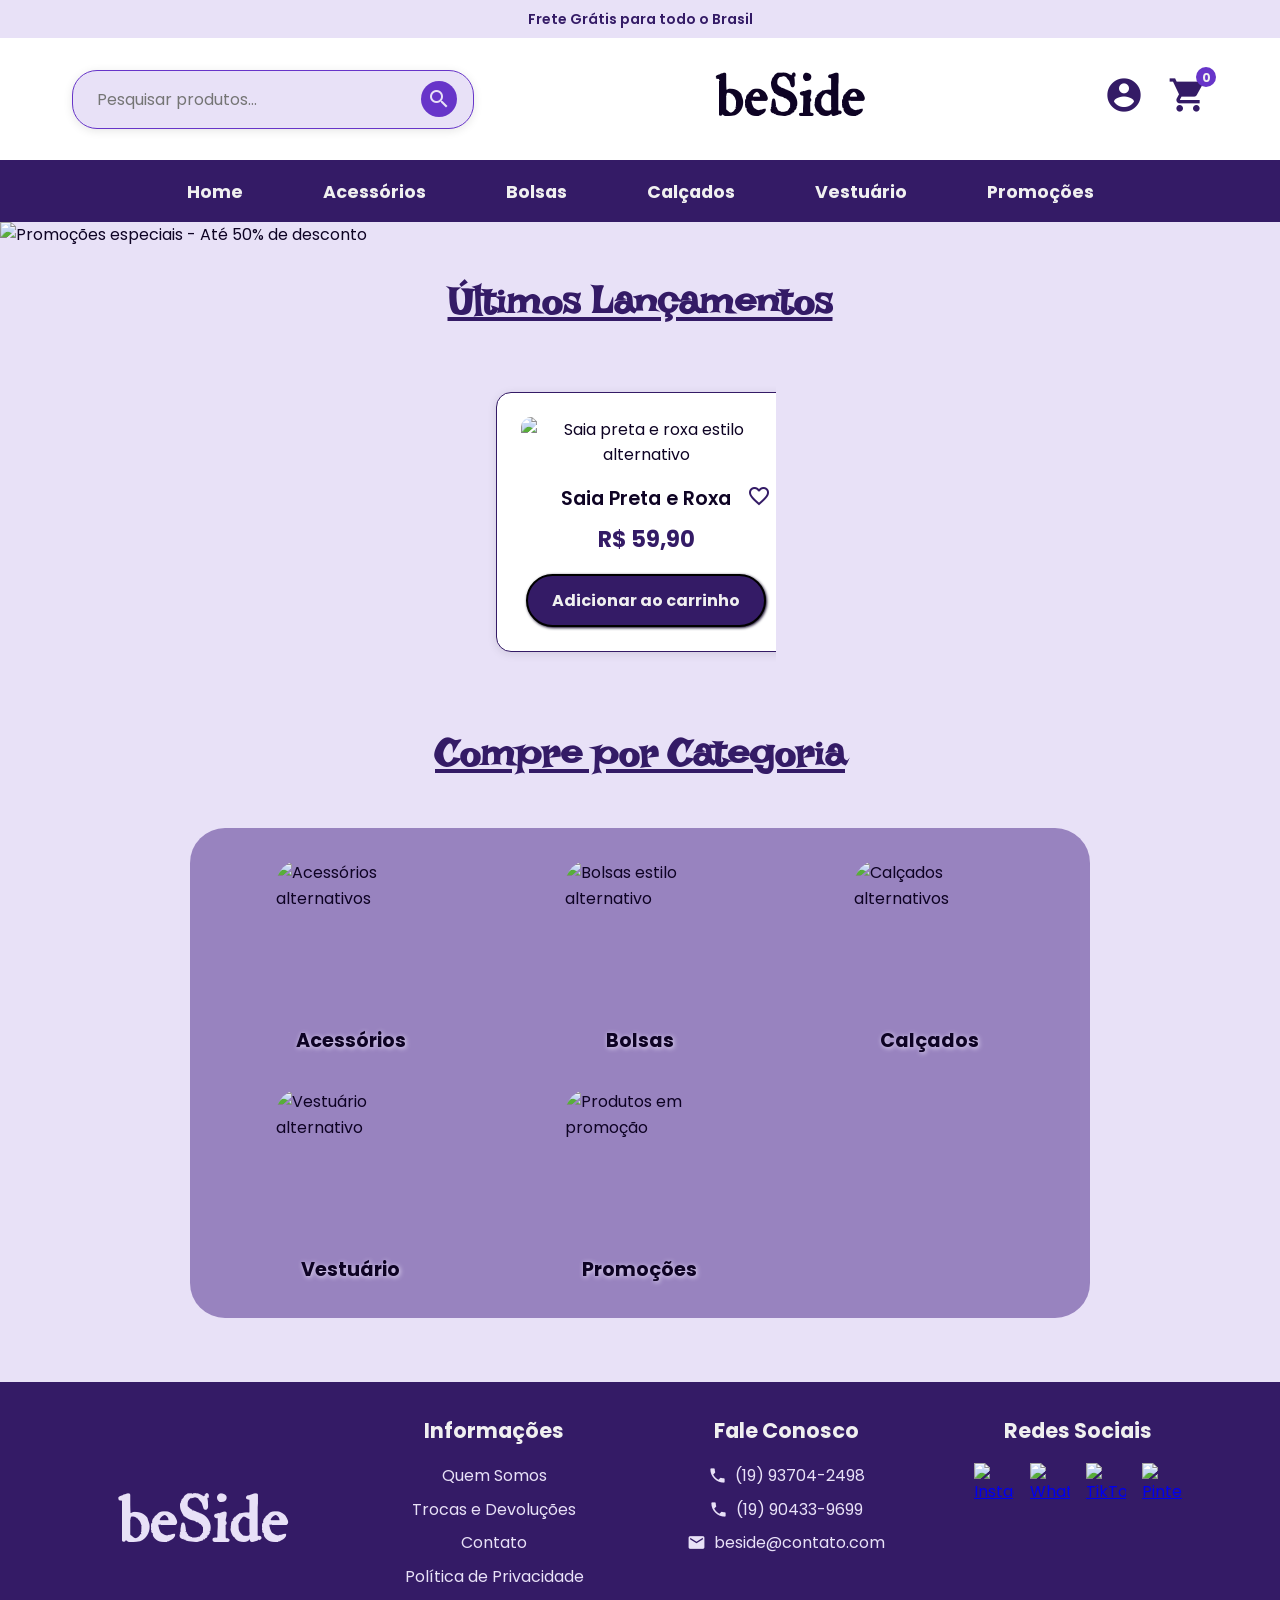
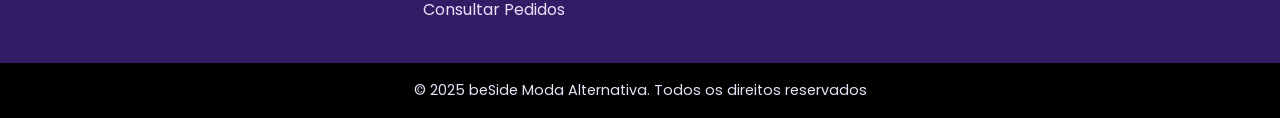
==== commit c6e425b1: "Adicionando páginas" ====
--- a/pages/html/index.html
+++ b/pages/html/index.html
@@ -4,7 +4,7 @@
 <head>
   <meta charset="UTF-8" />
   <meta name="viewport" content="width=device-width, initial-scale=1.0" />
-  <title>Home</title>
+  <title>beSide - Moda Alternativa</title>
   <link href="https://fonts.googleapis.com/icon?family=Material+Icons" rel="stylesheet" />
   <link rel="stylesheet" href="../css/index.css" />
   <link rel="stylesheet" href="../../components/header.css" />
@@ -13,141 +13,202 @@
 </head>
 
 <body>
-  <div class="span-top">
-    <span>Frete Grátis</span>
+  <div class="shipping-banner">
+    <span>Frete Grátis para todo o Brasil</span>
   </div>
-  <header>
-    <section class="header-container">
-      <div class="search-bar">
-        <input type="text" name="text" placeholder="Pesquisar" />
-        <button><span class="material-icons">search</span></button>
-      </div>
-
-      <h1>beSide</h1>
-
-      <div class="icons">
-        <a href="*">
+  <header class="main-header">
+    <div class="header-container">
+      <form class="search-form" role="search">
+        <div class="search-bar">
+          <input type="search" name="q" placeholder="Pesquisar produtos..." aria-label="Pesquisar produtos" />
+          <button type="submit" aria-label="Buscar">
+            <span class="material-icons">search</span>
+          </button>
+        </div>
+      </form>
+      <h1 class="logo">
+        <a href="index.html" aria-label="beSide - Página inicial">beSide</a>
+      </h1>
+      <nav class="user-nav" aria-label="Navegação do usuário">
+        <a href="login.html" aria-label="Minha conta">
           <span class="material-icons">account_circle</span>
         </a>
-        <a href="*">
+        <a href="carrinho.html" aria-label="Carrinho de compras">
           <span class="material-icons">shopping_cart</span>
+          <span class="cart-count" aria-live="polite">0</span>
         </a>
-      </div>
-    </section>
+      </nav>
+    </div>
   </header>
-
-  <nav>
+  <nav class="main-nav" aria-label="Navegação principal">
     <ul>
-      <li><a href="">Home</a></li>
-      <li><a href="">Acessórios</a></li>
-      <li><a href="">Bolsas</a></li>
-      <li><a href="">Calçados</a></li>
-      <li><a href="">Vestuário</a></li>
-      <li><a href="">Promoções</a></li>
+      <li><a href="#home">Home</a></li>
+      <li><a href="#acessorios">Acessórios</a></li>
+      <li><a href="#bolsas">Bolsas</a></li>
+      <li><a href="#calcados">Calçados</a></li>
+      <li><a href="#vestuario">Vestuário</a></li>
+      <li><a href="#promocoes">Promoções</a></li>
     </ul>
   </nav>
-  <img class="banner-sales" src="../../img/banner-sales.png" />
-
-  <main>
-    <h2 class="titulo-lancamentos">ÚLTIMOS LANÇAMENTOS</h2>
-    <section class="lancamentos">
-      <span class="material-icons">arrow_circle_left</span>
-      
-      <div class="card-anuncio">
-        <img src="https://i.pinimg.com/736x/f7/0c/25/f70c2524a9623562aeaa2b0b559a1711.jpg" />
-        <p class="nome-produto">SAIA PRETA E ROXA</p>
-        <p class="preco">R$59,90</p>
-        <button>Adicionar ao carrinho</button>
-        <span class="material-icons">favorite</span>
+  <section class="hero-banner" aria-labelledby="banner-title">
+    <img src="../../img/banner-sales.png" alt="Promoções especiais - Até 50% de desconto" class="banner-image" />
+    <main>
+      <section class="product-section" aria-labelledby="lancamentos-title">
+        <h2 id="lancamentos-title" class="section-title">Últimos Lançamentos</h2>
+
+        <div class="products-carousel">
+          <button class="carousel-btn prev" aria-label="Produtos anteriores">
+            <span class="material-icons">arrow_circle_left</span>
+          </button>
+
+          <div class="products-grid">
+            <article class="product-card">
+              <img src="https://i.pinimg.com/736x/f7/0c/25/f70c2524a9623562aeaa2b0b559a1711.jpg"
+                alt="Saia preta e roxa estilo alternativo" />
+              <div class="product-info">
+                <h3 class="product-name">Saia Preta e Roxa</h3>
+                <p class="product-price">R$ 59,90</p>
+                <button class="btn-add-cart">Adicionar ao carrinho</button>
+                <button class="btn-favorite" aria-label="Adicionar aos favoritos">
+                  <span class="material-icons">favorite_border</span>
+                </button>
+              </div>
+            </article>
+
+            <article class="product-card">
+              <img src="https://i.pinimg.com/736x/ab/b9/19/abb919052f3bfbeac434e883ff04e60a.jpg"
+                alt="Bota plataforma couro preto" />
+              <div class="product-info">
+                <h3 class="product-name">Bota Plataforma</h3>
+                <p class="product-price">R$ 305,90</p>
+                <button class="btn-add-cart">Adicionar ao carrinho</button>
+                <button class="btn-favorite" aria-label="Adicionar aos favoritos">
+                  <span class="material-icons">favorite_border</span>
+                </button>
+              </div>
+            </article>
+
+            <article class="product-card">
+              <img src="https://i.pinimg.com/1200x/41/90/9a/41909a70f15a0e8d5e9aaecf18012596.jpg"
+                alt="Suéter preto e roxo gola alta" />
+              <div class="product-info">
+                <h3 class="product-name">Suéter Preto e Roxo</h3>
+                <p class="product-price">R$ 49,90</p>
+                <button class="btn-add-cart">Adicionar ao carrinho</button>
+                <button class="btn-favorite" aria-label="Adicionar aos favoritos">
+                  <span class="material-icons">favorite_border</span>
+                </button>
+              </div>
+            </article>
+          </div>
+
+          <button class="carousel-btn next" aria-label="Próximos produtos">
+            <span class="material-icons">arrow_circle_right</span>
+          </button>
+        </div>
+      </section>
+      <section class="categories-section" aria-labelledby="categorias-title">
+        <h2 id="categorias-title" class="section-title">Compre por Categoria</h2>
+
+        <div class="categories-grid">
+          <a href="#acessorios" class="category-card">
+            <img src="../../img/Acessórios.png" alt="Acessórios alternativos" />
+            <span>Acessórios</span>
+          </a>
+
+          <a href="#bolsas" class="category-card">
+            <img src="../../img/Bolsas.png" alt="Bolsas estilo alternativo" />
+            <span>Bolsas</span>
+          </a>
+
+          <a href="#calcados" class="category-card">
+            <img src="../../img/Calçados.png" alt="Calçados alternativos" />
+            <span>Calçados</span>
+          </a>
+
+          <a href="#vestuario" class="category-card">
+            <img src="../../img/Vestuario.png" alt="Vestuário alternativo" />
+            <span>Vestuário</span>
+          </a>
+
+          <a href="#promocoes" class="category-card">
+            <img src="../../img/Promoções.png" alt="Produtos em promoção" />
+            <span>Promoções</span>
+          </a>
+        </div>
+      </section>
+    </main>
+
+    <footer class="main-footer">
+      <div class="footer-content">
+
+        <div class="footer-brand">
+          <h2 class="logo-footer">beSide</h2>
+        </div>
+
+
+        <section class="footer-info" aria-labelledby="info-title">
+          <h3 id="info-title">Informações</h3>
+          <ul>
+            <li><a href="#quem-somos">Quem Somos</a></li>
+            <li><a href="#trocas">Trocas e Devoluções</a></li>
+            <li><a href="#contato">Contato</a></li>
+            <li><a href="#privacidade">Política de Privacidade</a></li>
+            <li><a href="#pedidos">Consultar Pedidos</a></li>
+          </ul>
+        </section>
+
+        <section class="footer-contact" aria-labelledby="contato-title">
+          <h3 id="contato-title">Fale Conosco</h3>
+          <ul>
+            <li>
+              <span class="material-icons">call</span>
+              (19) 93704-2498
+            </li>
+            <li>
+              <span class="material-icons">call</span>
+              (19) 90433-9699
+            </li>
+            <li>
+              <span class="material-icons">mail</span>
+              beside@contato.com
+            </li>
+          </ul>
+        </section>
+
+
+        <section class="footer-social" aria-labelledby="social-title">
+          <h3 id="social-title">Redes Sociais</h3>
+          <ul class="social-links">
+            <li>
+              <a href="#" aria-label="Instagram">
+                <img src="../../img/instagram.png" alt="Instagram" />
+              </a>
+            </li>
+            <li>
+              <a href="#" aria-label="WhatsApp">
+                <img src="../../img/whatsapp.png" alt="WhatsApp" />
+              </a>
+            </li>
+            <li>
+              <a href="#" aria-label="TikTok">
+                <img src="../../img/tiktok.png" alt="TikTok" />
+              </a>
+            </li>
+            <li>
+              <a href="#" aria-label="Pinterest">
+                <img src="../../img/pinterest.png" alt="Pinterest" />
+              </a>
+            </li>
+          </ul>
+        </section>
       </div>
 
-      <div class="card-anuncio">
-        <img src="https://i.pinimg.com/736x/ab/b9/19/abb919052f3bfbeac434e883ff04e60a.jpg" />
-        <p class="nome-produto">BOTA PLATAFORMA</p>
-        <p class="preco">R$305,90</p>
-        <button>Adicionar ao carrinho</button>
-        <span class="material-icons">favorite</span>
+
+      <div class="footer-bottom">
+        <p>&copy; 2025 beSide Moda Alternativa. Todos os direitos reservados</p>
       </div>
-
-      <div class="card-anuncio">
-        <img src="https://i.pinimg.com/1200x/41/90/9a/41909a70f15a0e8d5e9aaecf18012596.jpg" />
-        <p class="nome-produto">SUETER PRETO E ROXO</p>
-        <p class="preco">R$49,90</p>
-        <button>Adicionar ao carrinho</button>
-        <span class="material-icons">favorite</span>
-      </div>
-      <span class="material-icons">arrow_circle_right</span>
-    </section>
-
-    <h2 class="titulo-categoria">COMPRE POR CATEGORIA</h2>
-    <section class="categorias">
-      <div class="container">
-        <img src="../../img/Acessórios.png" />
-        <p>Acessórios</p>
-      </div>
-
-      <div class="container">
-        <img src="../../img/Bolsas.png" />
-        <p>Bolsas</p>
-      </div>
-
-      <div class="container">
-        <img src="../../img/Calçados.png" />
-        <p>Calçados</p>
-      </div>
-
-      <div class="container">
-        <img src="../../img/Vestuario.png" />
-        <p>Vestuário</p>
-      </div>
-
-      <div class="container">
-        <img src="../../img/Promoções.png" />
-        <p>Promoções</p>
-      </div>
-    </section>
-  </main>
-
-  <footer>
-    <span class="logo-footer">
-      <p>beSide</p>
-    </span>
-
-    <section class="info">
-      <p>Informações</p>
-      <ul>
-        <li>Quem Somos</li>
-        <li>Trocas</li>
-        <li>Contato</li>
-        <li>Política de Privacidade</li>
-        <li>Consultar Pedidos</li>
-      </ul>
-    </section>
-
-    <section class="contato">
-      <p>Fale Conosco</p>
-      <ul>
-        <li><span class="material-icons">call</span> (19) 93704-2498</li>
-        <li><span class="material-icons">call</span> (19) 90433-9699</li>
-        <li><span class="material-icons">mail</span> beside@contato.com</li>
-      </ul>
-    </section>
-
-    <section class="social">
-      <p>Redes Sociais</p>
-      <ul class="social-list">
-        <li><img src="../../img/instagram.png" alt="Ícone Instagram" /></li>
-        <li><img src="../../img/whatsapp.png" alt="Ícone Whatsapp" /></li>
-        <li><img src="../../img/tiktok.png" alt="Ícone TikTok" /></li>
-        <li><img src="../../img/pinterest.png" alt="Ícone Pinterest" /></li>
-      </ul>
-    </section>
-  </footer>
-  <div class="span-bottom">
-    <span>
-      © 2025 beSide Moda Alternativa. Todos os direitos reservados
-    </span>
-  </div>
+    </footer>
 </body>
 
-</html>
+</html>
--- a/pages/css/index.css
+++ b/pages/css/index.css
@@ -1,140 +1,250 @@
 @import url("https://fonts.googleapis.com/css2?family=IM+Fell+Double+Pica:ital@0;1&family=Lakki+Reddy&family=Poppins:ital,wght@0,100;0,200;0,300;0,400;0,500;0,600;0,700;0,800;0,900;1,100;1,200;1,300;1,400;1,500;1,600;1,700;1,800;1,900&display=swap");
 
-/* Títulos: font-family: "IM Fell DW Pica", serif; */
-/* Textos: font-family: "Poppins", sans-serif; */
-/* Títulos Especificos: font-family: "Lakki Reddy", serif; */
-
+/* ===== VARIÁVEIS ===== */
+:root {
+    --primary-color: #341B66;
+    --secondary-color: #E8E1F7;
+    --accent-color: #6735C9;
+    --text-dark: #0E0324;
+    --text-light: #F0F0F0;
+    --background: #FFFFFF;
+    --shadow: 0 2px 10px rgba(0, 0, 0, 0.1);
+}
+
+/* ===== RESET E ESTILOS GLOBAIS ===== */
 * {
-  box-sizing: border-box;
+    box-sizing: border-box;
+    margin: 0;
+    padding: 0;
 }
 
 body {
-  margin: 0;
-  padding: 0;
-  background-color: #e8e1f7;
-  font-family: "Poppins", sans-serif;
-  text-align: center;
-}
-
-.span-top {
-  width: auto;
-  height: 25px;
-  background-color: #e8e1f7;
-}
-
-.span-bottom {
-  width: 100%;
-  height: 25px;
-  background-color: black;
-  color: #e8e1f7;
-  font-family: "Poppins", sans-serif;
-  text-align: center;
-}
-
-.banner-sales {
-  width: 100%;
-  height: 350px;
-}
-
-h2 {
-  font-family: "Lakki Reddy", serif;
-  font-size: 35px;
-  color: #341B66;
-  text-decoration: underline;
-}
-
+    font-family: "Poppins", sans-serif;
+    background-color: var(--secondary-color);
+    color: var(--text-dark);
+    line-height: 1.6;
+}
+
+/* ===== BANNER DE FRETE ===== */
+.shipping-banner {
+    background-color: var(--secondary-color);
+    color: var(--primary-color);
+    text-align: center;
+    padding: 8px 0;
+    font-weight: 600;
+    font-size: 14px;
+}
+
+/* ===== BANNER PRINCIPAL ===== */
+.hero-banner {
+    width: 100%;
+}
+
+.banner-image {
+    width: 100%;
+    height: 400px;
+    object-fit: cover;
+}
+
+/* ===== SEÇÕES PRINCIPAIS ===== */
 main {
-  margin: 25px;
-  padding: 10px;
-}
-
-/*================================ LANÇAMENTOS ================================*/
-
-.titulo-lancamentos {
-  margin-bottom: 0;
-}
-
-.lancamentos {
-  display: flex;
-  flex-direction: row;
-  align-items: center;
-  justify-content: center;
-  gap: 50px;
-  width: 100%;
-  margin-bottom: 150px;
-}
-
-.card-anuncio {
-  width: 350px;
-  height: 400px;
-  border: #341B66 1px solid;
-  background-color: #FFFFFF;
-  border-radius: 15px;
-}
-
-.card-anuncio img {
-  width: 200px;
-  height: 225px;
-  margin-top: 25px;
-  border-radius: 10px;
-}
-
-.card-anuncio p {
-  font-family: "Poppins", sans-serif;
-}
-
-.nome-produto {
-  margin-top: 0;
-  margin-bottom: 0;
-  font-weight: 600;
-  font-size: 20px;
-  text-align: center;
-}
-
-.preco {
-  margin-top: 0;
-  font-weight: bold;
-  font-size: 25px;
-  text-align: center;
-}
-
-
-/*================================ CATEGORIAS ================================*/
-
-.titulo-categoria {
-  margin-bottom: 0;
-}
-
-.categorias {
-  width: 900px;
-  height: 800px;
-  background-color: #9883BF;
-  margin: auto;
-  display: grid;
-  grid-template-columns: repeat(3, 250px);
-  gap: 50px;
-  justify-content: center;
-  align-content: center;
-  border-radius: 35px;
-  margin-bottom: 20px;
-}
-
-.categorias img {
-  width: 200px;
-  height: 200px;
-  border-radius: 25px;
-  display: block;
-  margin: 20px
-}
-
-.categorias img:hover {
-  transform: scale(1.1);
-}
-
-.categorias p {
-  font-family: "Poppins", sans-serif;
-  font-size: 20px;
-  font-weight: bold;
-  margin-top: 0;
-  text-shadow: 1px 1px 5px #e8e1f7;
-}
+    max-width: 1200px;
+    margin: 32px auto;
+    padding: 0 16px;
+}
+
+.section-title {
+    font-family: "Lakki Reddy", serif;
+    font-size: 40px;
+    color: var(--primary-color);
+    text-align: center;
+    margin-bottom: 32px;
+    text-decoration: underline;
+}
+
+/* ===== CARROSSEL DE PRODUTOS ===== */
+.products-carousel {
+    display: flex;
+    align-items: center;
+    justify-content: center;
+    gap: 16px;
+    margin-bottom: 64px;
+}
+
+.products-grid {
+    display: flex;
+    gap: 32px;
+    overflow-x: auto;
+    padding: 16px;
+    scrollbar-width: none;
+}
+
+.products-grid::-webkit-scrollbar {
+    display: none;
+}
+
+.carousel-btn {
+    background: none;
+    border: none;
+    color: var(--primary-color);
+    cursor: pointer;
+    font-size: 40px;
+    transition: transform 0.2s ease;
+}
+
+.carousel-btn:hover {
+    transform: scale(1.1);
+}
+
+/* ===== CARDS DE PRODUTO ===== */
+.product-card {
+    background-color: var(--background);
+    border: 1px solid var(--primary-color);
+    border-radius: 15px;
+    padding: 24px;
+    text-align: center;
+    min-width: 300px;
+    box-shadow: var(--shadow);
+    transition: transform 0.3s ease;
+}
+
+.product-card:hover {
+    transform: translateY(-5px);
+}
+
+.product-card img {
+    width: 200px;
+    height: 225px;
+    object-fit: cover;
+    border-radius: 10px;
+    margin-bottom: 16px;
+}
+
+.product-info {
+    position: relative;
+}
+
+.product-name {
+    font-family: "Poppins", sans-serif;
+    font-weight: 600;
+    font-size: 19.2px;
+    margin-bottom: 8px;
+}
+
+.product-price {
+    font-family: "Poppins", sans-serif;
+    font-weight: bold;
+    font-size: 22.4px;
+    color: var(--primary-color);
+    margin-bottom: 16px;
+}
+
+.btn-add-cart {
+    background-color: var(--primary-color);
+    color: var(--text-light);
+    border: 2px solid black;
+    border-radius: 30px;
+    padding: 12px 24px;
+    font-family: "Poppins", sans-serif;
+    font-weight: bold;
+    font-size: 16px;
+    cursor: pointer;
+    transition: all 0.2s ease;
+    box-shadow: 1px 1px 3px var(--text-dark);
+}
+
+.btn-add-cart:hover {
+    transform: scale(1.05);
+    background-color: #2a1452;
+}
+
+.btn-favorite {
+    position: absolute;
+    top: 0;
+    right: 0;
+    background: none;
+    border: none;
+    color: var(--primary-color);
+    cursor: pointer;
+    font-size: 24px;
+    transition: color 0.2s ease;
+}
+
+.btn-favorite:hover {
+    color: #ff0676;
+}
+
+/* ===== CATEGORIAS ===== */
+.categories-section {
+    margin-bottom: 64px;
+}
+
+.categories-grid {
+    display: grid;
+    grid-template-columns: repeat(auto-fit, minmax(200px, 1fr));
+    gap: 32px;
+    max-width: 900px;
+    margin: 0 auto;
+    padding: 32px;
+    background-color: #9883BF;
+    border-radius: 35px;
+}
+
+.category-card {
+    display: flex;
+    flex-direction: column;
+    align-items: center;
+    text-decoration: none;
+    color: inherit;
+    transition: transform 0.3s ease;
+}
+
+.category-card:hover {
+    transform: scale(1.1);
+}
+
+.category-card img {
+    width: 150px;
+    height: 150px;
+    object-fit: cover;
+    border-radius: 25px;
+    margin-bottom: 16px;
+}
+
+.category-card span {
+    font-family: "Poppins", sans-serif;
+    font-size: 19.2px;
+    font-weight: bold;
+    text-shadow: 1px 1px 5px var(--secondary-color);
+}
+
+/* ===== RESPONSIVIDADE ===== */
+@media (max-width: 768px) {
+    .products-carousel {
+        flex-direction: column;
+    }
+
+    .products-grid {
+        flex-direction: column;
+        align-items: center;
+    }
+
+    .categories-grid {
+        grid-template-columns: repeat(2, 1fr);
+        padding: 16px;
+    }
+
+    .section-title {
+        font-size: 32px;
+    }
+}
+
+@media (max-width: 480px) {
+    .categories-grid {
+        grid-template-columns: 1fr;
+    }
+    
+    .product-card {
+        min-width: 250px;
+    }
+}
--- a/components/header.css
+++ b/components/header.css
@@ -1,43 +1,65 @@
 @import url("https://fonts.googleapis.com/css2?family=IM+Fell+Double+Pica:ital@0;1&family=Lakki+Reddy&family=Poppins:ital,wght@0,100;0,200;0,300;0,400;0,500;0,600;0,700;0,800;0,900;1,100;1,200;1,300;1,400;1,500;1,600;1,700;1,800;1,900&display=swap");
 
-header{
-    border: #341b66;
+/* ===== VARIÁVEIS ===== */
+:root {
+    --primary-color: #341B66;
+    --secondary-color: #E8E1F7;
+    --accent-color: #6735C9;
+    --text-dark: #0E0324;
+    --text-light: #F0F0F0;
+    --background: #FFFFFF;
+    --shadow: 0 2px 10px rgba(0, 0, 0, 0.1);
+}
+
+/* ===== HEADER ===== */
+.main-header {
+    background-color: var(--background);
+    border-bottom: 2px solid var(--primary-color);
 }
 
 .header-container {
-    background-color: #F0F0F0;
-    text-align: center;
     display: flex;
     justify-content: space-between;
     align-items: center;
-    padding-left: 50px;
-    padding-right: 50px;
-    gap: 15px;
-    border-bottom: #341b66 1px solid;
+    padding: 16px 32px;
+    max-width: 1200px;
+    margin: 0 auto;
 }
 
-.header-container h1 {
-    color: 09090a;
-    font-family:
-        IM Fell Double Pica,
-        serif;
-    font-size: 90px;
-    text-justify: center;
+/* Logo */
+.logo {
+    font-family: "IM Fell Double Pica", serif;
+    font-size: 56px;
+    margin: 0;
+}
+
+.logo a {
+    color: var(--text-dark);
+    text-decoration: none;
+    transition: color 0.3s ease;
+}
+
+.logo a:hover {
+    color: var(--accent-color);
+}
+
+/* Barra de pesquisa */
+.search-form {
+    flex: 0 1 300px;
 }
 
 .search-bar {
     display: flex;
     align-items: center;
-    width: 300px;
-    background-color: #e8e1f7;
-    border: 1px solid #674b9e;
+    background-color: var(--secondary-color);
+    border: 1px solid var(--accent-color);
     border-radius: 25px;
-    padding: 5px 10px;
-    box-shadow: 0 2px 5px rgba(0, 0, 0, 0.1);
-    transition: 0.3s;
+    padding: 8px 16px;
+    box-shadow: var(--shadow);
+    transition: box-shadow 0.3s ease;
 }
 
-.search-bar:hover {
+.search-bar:focus-within {
     box-shadow: 0 3px 8px rgba(0, 0, 0, 0.2);
 }
 
@@ -48,46 +70,112 @@
     font-size: 16px;
     padding: 8px;
     background: transparent;
+    font-family: "Poppins", sans-serif;
 }
 
 .search-bar button {
-    background-color: #6735c9;
+    background-color: var(--accent-color);
     border: none;
     border-radius: 50%;
-    color: #e8e1f7;
+    color: var(--secondary-color);
     width: 36px;
     height: 36px;
     cursor: pointer;
     display: flex;
     align-items: center;
     justify-content: center;
-    transition: 0.3s;
+    transition: background-color 0.3s ease;
 }
 
 .search-bar button:hover {
-    background-color: #341b66;
+    background-color: var(--primary-color);
 }
 
-.icons {
+/* Navegação do usuário */
+.user-nav {
     display: flex;
     align-items: center;
-    gap: 45px;
+    gap: 24px;
 }
 
-.icons a {
+.user-nav a {
+    color: var(--primary-color);
     text-decoration: none;
-    color: #341b66;
-    font-size: 28px;
-    transition:
-        color 0.3s,
-        transform 0.2s;
+    position: relative;
+    transition: transform 0.2s ease;
 }
 
-.icons a:hover {
-    color: #007bff;
+.user-nav a:hover {
     transform: scale(1.1);
 }
 
-.icons .material-icons {
-    font-size: 52px;
+.user-nav .material-icons {
+    font-size: 40px;
+}
+
+.cart-count {
+    position: absolute;
+    top: -8px;
+    right: -8px;
+    background-color: var(--accent-color);
+    color: var(--text-light);
+    border-radius: 50%;
+    width: 20px;
+    height: 20px;
+    font-size: 12px;
+    display: flex;
+    align-items: center;
+    justify-content: center;
+    font-family: "Poppins", sans-serif;
+    font-weight: bold;
+}
+
+/* ===== RESPONSIVIDADE HEADER ===== */
+@media (max-width: 768px) {
+    .header-container {
+        flex-direction: column;
+        gap: 16px;
+        padding: 16px;
+    }
+
+    .search-form {
+        flex: 1;
+        width: 100%;
+        max-width: 400px;
+    }
+
+    .logo {
+        font-size: 40px;
+        order: -1;
+    }
+
+    .user-nav {
+        gap: 16px;
+    }
+
+    .user-nav .material-icons {
+        font-size: 32px;
+    }
+}
+
+@media (max-width: 480px) {
+    .header-container {
+        padding: 8px;
+    }
+
+    .logo {
+        font-size: 32px;
+    }
+
+    .search-bar {
+        padding: 4px 12px;
+    }
+
+    .user-nav {
+        gap: 12px;
+    }
+
+    .user-nav .material-icons {
+        font-size: 28px;
+    }
 }
--- a/components/navbar.css
+++ b/components/navbar.css
@@ -1,40 +1,89 @@
 @import url("https://fonts.googleapis.com/css2?family=IM+Fell+Double+Pica:ital@0;1&family=Lakki+Reddy&family=Poppins:ital,wght@0,100;0,200;0,300;0,400;0,500;0,600;0,700;0,800;0,900;1,100;1,200;1,300;1,400;1,500;1,600;1,700;1,800;1,900&display=swap");
 
-nav {
-    background-color: #341b66;
-    width: 100%;
-    height: 50px;
-    border:;
+/* ===== VARIÁVEIS ===== */
+:root {
+    --primary-color: #341B66;
+    --secondary-color: #E8E1F7;
+    --accent-color: #6735C9;
+    --text-light: #F0F0F0;
 }
 
-nav ul {
-    list-style-type: none;
-    margin: 0;
+/* ===== NAVEGAÇÃO PRINCIPAL ===== */
+.main-nav {
+    background-color: var(--primary-color);
     padding: 0;
+}
+
+.main-nav ul {
+    list-style: none;
     display: flex;
     justify-content: center;
     align-items: center;
-    height: 100%;
-    gap: 40px;
+    gap: 32px;
+    padding: 0;
+    margin: 0;
+    height: 60px;
 }
 
-nav ul li {
-    margin: 0 30px;
+.main-nav a {
+    color: var(--text-light);
+    text-decoration: none;
+    font-family: "Poppins", sans-serif;
+    font-weight: 700;
+    font-size: 17.6px;
+    padding: 16px 24px;
+    border-radius: 5px;
+    transition: all 0.3s ease;
+    position: relative;
 }
 
-ul li a {
-    display: block;
-    color: #ffffff;
-    font-family: "Poppins", sans-serif;
-    font-size: 20px;
-    font-weight: 700;
-    font-style: normal;
-    gap: 50px;
-    text-align: center;
-    padding: 14px 16px;
-    text-decoration: none;
+.main-nav a:hover {
+    background-color: rgba(255, 255, 255, 0.1);
+    transform: translateY(-2px);
 }
 
-ul li a:hover {
-    background-color: #705e92;
+.main-nav a::after {
+    content: '';
+    position: absolute;
+    bottom: 0;
+    left: 50%;
+    width: 0;
+    height: 2px;
+    background-color: var(--secondary-color);
+    transition: all 0.3s ease;
+    transform: translateX(-50%);
 }
+
+.main-nav a:hover::after {
+    width: 80%;
+}
+
+/* ===== RESPONSIVIDADE NAVBAR ===== */
+@media (max-width: 768px) {
+    .main-nav ul {
+        flex-wrap: wrap;
+        height: auto;
+        padding: 16px;
+        gap: 16px;
+    }
+
+    .main-nav a {
+        font-size: 16px;
+        padding: 12px 16px;
+    }
+}
+
+@media (max-width: 480px) {
+    .main-nav ul {
+        flex-direction: column;
+        gap: 8px;
+        padding: 8px;
+    }
+
+    .main-nav a {
+        font-size: 14.4px;
+        padding: 8px 12px;
+        width: 100%;
+        text-align: center;
+    }
+}
--- a/components/footer.css
+++ b/components/footer.css
@@ -1,115 +1,168 @@
 @import url("https://fonts.googleapis.com/css2?family=IM+Fell+Double+Pica:ital@0;1&family=Lakki+Reddy&family=Poppins:ital,wght@0,100;0,200;0,300;0,400;0,500;0,600;0,700;0,800;0,900;1,100;1,200;1,300;1,400;1,500;1,600;1,700;1,800;1,900&display=swap");
 
-/* Títulos: font-family: "IM Fell DW Pica", serif; */
-/* Textos: font-family: "Poppins", sans-serif; */
-/* Títulos Especificos: font-family: "Lakki Reddy", serif; */
-
-footer {
-  width: 100%;
-  height: 17vw;
-  padding: 20px;
-  display: flex;
-  flex-direction: row;
-  flex-wrap: wrap;
-  background-color: #341b66;
-  font-family: "Poppins", sans-serif;
-  color: #d7c5fa;
-  justify-content: center;
-  align-items: center;
+/* ===== VARIÁVEIS ===== */
+:root {
+    --primary-color: #341B66;
+    --secondary-color: #E8E1F7;
+    --accent-color: #6735C9;
+    --text-light: #F0F0F0;
 }
 
-ul {
-  list-style-type: none;
+/* ===== RODAPÉ ===== */
+.main-footer {
+    background-color: var(--primary-color);
+    color: var(--secondary-color);
+    padding: 32px 0 0;
+    font-family: "Poppins", sans-serif;
 }
 
-ul li {
-  text-align: justify;
-  font-size: 15px;
+.footer-content {
+    display: grid;
+    grid-template-columns: repeat(auto-fit, minmax(250px, 1fr));
+    gap: 32px;
+    max-width: 1200px;
+    margin: 0 auto;
+    padding: 0 32px;
+}
+
+/* Logo do rodapé */
+.footer-brand {
+    display: flex;
+    align-items: center;
+    justify-content: center;
 }
 
 .logo-footer {
-  width: 25%;
-  font-family: IM Fell Double Pica, serif;
-  font-size: 90px;
-  justify-content: center;
+    font-family: "IM Fell Double Pica", serif;
+    font-size: 64px;
+    color: var(--secondary-color);
+    margin: 0;
 }
 
-.info {
-  width: 25%;
-  display: flex;
-  flex-direction: column;
-  align-items: center;
-  text-align: center;
+/* Seções do rodapé */
+.footer-info h3,
+.footer-contact h3,
+.footer-social h3 {
+    font-family: "Poppins", sans-serif;
+    font-size: 20.8px;
+    font-weight: bold;
+    margin-bottom: 16px;
+    text-align: center;
+    color: var(--text-light);
 }
 
-.info p {
-  margin-bottom: 5px;
-  font-weight: bold;
-  font-size: 20px;
-  font-family: "Poppins", sans-serif;
+.footer-info ul,
+.footer-contact ul {
+    list-style: none;
 }
 
-.info ul {
-  margin: 0;
+.footer-info li,
+.footer-contact li {
+    margin-bottom: 8px;
+    text-align: center;
 }
 
-.contato {
-  width: 25%;
-  display: flex;
-  flex-direction: column;
-  align-items: center;
-  margin-bottom: 12px;
+.footer-info a {
+    color: var(--secondary-color);
+    text-decoration: none;
+    transition: color 0.2s ease;
 }
 
-.contato p {
-  margin-bottom: 5px;
-  font-weight: bold;
-  font-size: 20px;
-  font-family: "Poppins", sans-serif;
+.footer-info a:hover {
+    color: var(--accent-color);
+    text-decoration: underline;
 }
 
-.contato ul {
-  list-style-type: none;
-  margin-top: 0;
-  padding: 0;
+/* Contato */
+.footer-contact li {
+    display: flex;
+    align-items: center;
+    justify-content: center;
+    gap: 8px;
 }
 
-
-.contato ul li {
-  display: flex;
-  align-items: center;
-  margin-bottom: 8px;
+.footer-contact .material-icons {
+    font-size: 19.2px;
 }
 
-.material-icons{
-  margin-right: 8px;
-  font-size: 20px;
+/* Redes sociais */
+.social-links {
+    display: flex;
+    justify-content: center;
+    gap: 16px;
+    list-style: none;
 }
 
-.social {
-  width: 25%;
-  display: flex;
-  align-items: center;
-  flex-direction: column;
+.social-links a {
+    display: flex;
+    align-items: center;
+    justify-content: center;
+    transition: transform 0.2s ease;
 }
 
-.social p {
-  margin-bottom: 5px;
-  font-weight: bold;
-  font-size: 20px;
-  font-family: "Poppins", sans-serif;
+.social-links a:hover {
+    transform: scale(1.1);
 }
 
-.social-list {
-  list-style-type: none;
-  margin-top: 10px;
-  display: flex;
-  flex-direction: row;
-  justify-content: center;
-  gap: 15px;
+.social-links img {
+    width: 40px;
+    height: 40px;
+    transition: filter 0.2s ease;
 }
 
-.social-list img {
-  width: 50px;
-  height: 50px;
+.social-links a:hover img {
+    filter: brightness(1.2);
 }
+
+/* Copyright */
+.footer-bottom {
+    background-color: #000;
+    color: var(--secondary-color);
+    text-align: center;
+    padding: 16px;
+    margin-top: 32px;
+    font-size: 14.4px;
+}
+
+/* ===== RESPONSIVIDADE FOOTER ===== */
+@media (max-width: 768px) {
+    .footer-content {
+        grid-template-columns: 1fr;
+        text-align: center;
+        gap: 24px;
+    }
+
+    .logo-footer {
+        font-size: 48px;
+    }
+
+    .footer-info h3,
+    .footer-contact h3,
+    .footer-social h3 {
+        font-size: 17.6px;
+    }
+
+    .social-links {
+        gap: 12px;
+    }
+
+    .social-links img {
+        width: 35px;
+        height: 35px;
+    }
+}
+
+@media (max-width: 480px) {
+    .footer-content {
+        padding: 0 16px;
+    }
+
+    .logo-footer {
+        font-size: 40px;
+    }
+
+    .footer-bottom {
+        font-size: 12.8px;
+        padding: 12px;
+    }
+}
